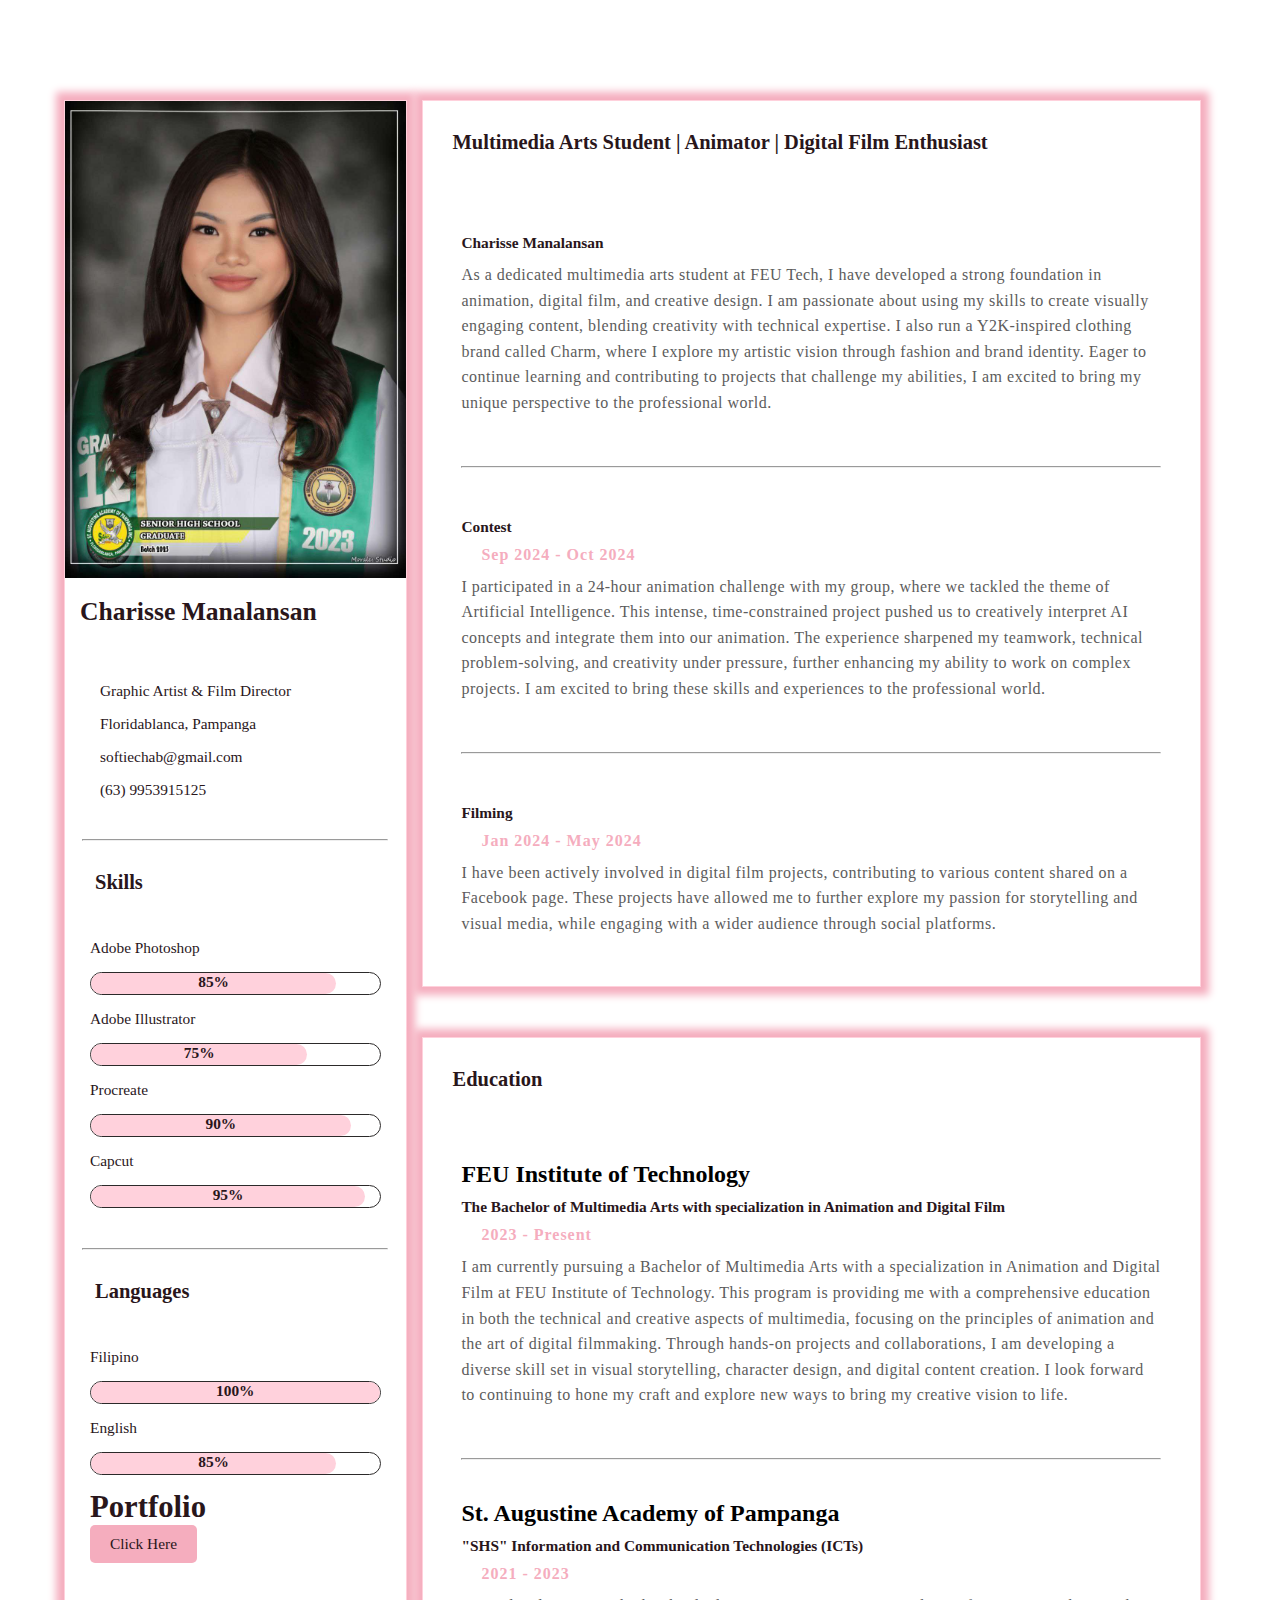
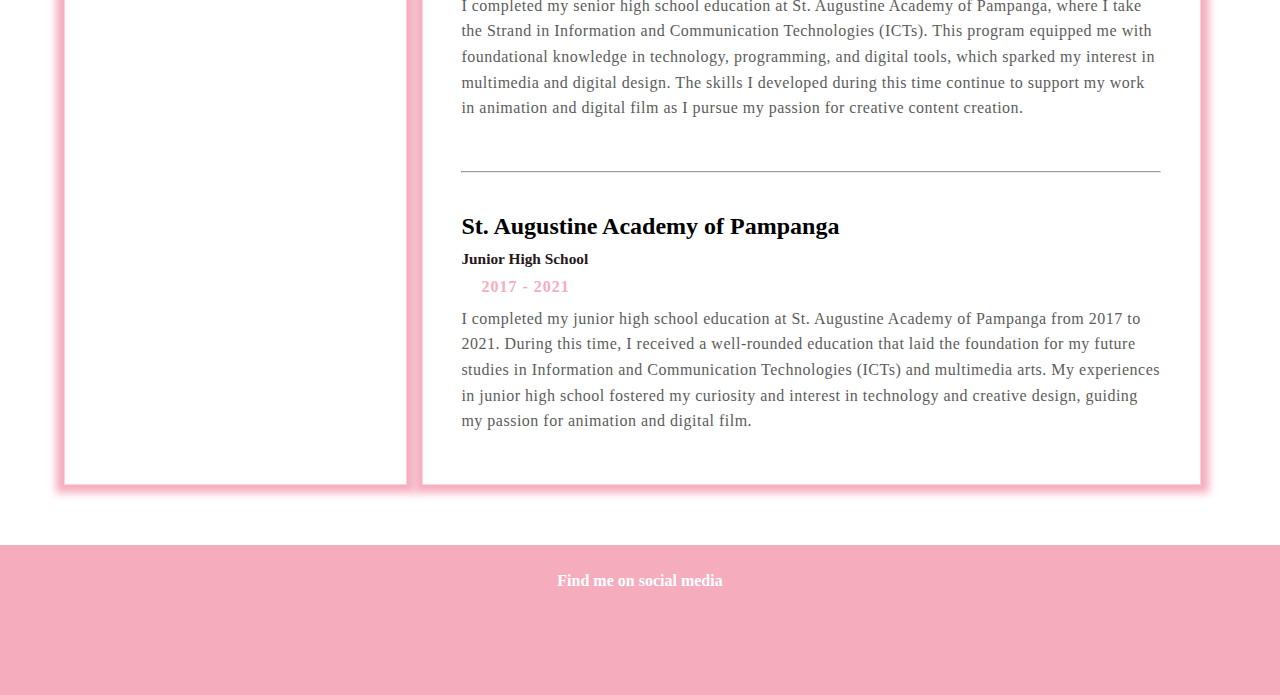
==== index.html @ 3d08e00c "update" ====
<!DOCTYPE html>
<html>
<head>
	<title>Resume</title>
	<link rel="stylesheet" type="text/css" href="css/style.css">
 	 <link rel="stylesheet" href="https://pro.fontawesome.com/releases/v5.10.0/css/all.css" integrity="sha384-AYmEC3Yw5cVb3ZcuHtOA93w35dYTsvhLPVnYs9eStHfGJvOvKxVfELGroGkvsg+p" crossorigin="anonymous"/>
</head>
<body>

	<div class="container">
		<aside>
			<img class="personal-img" src="assets/img/grad pic.jpg">
			<h2 class="person-name"> Charisse Manalansan</h2>
			<ul class="personal-details">
				<li> <i class="fas fa-user-tie"></i> Graphic Artist & Film Director</li>
				<li> <i class="fas fa-globe-asia"></i> Floridablanca, Pampanga</li>
				<li> <i class="fas fa-inbox"></i> softiechab@gmail.com</li>
				<li> <i class="fas fa-phone"></i> (63) 9953915125</li>
			</ul>

			<hr>
			<h2 class="head-section"><i class="fas fa-gem"></i> Skills </h2>
			<ul class="details-list">
				<li>
					Adobe Photoshop
					<div class="progress-back">
						<div class="progress p-85"><h4 class="progress-text">85%</h4> </div>
					</div>
				</li>
				<li>
					Adobe Illustrator
					<div class="progress-back">
						<div class="progress p-75"><h4 class="progress-text">75%</h4> </div>
					</div>
				</li>
				<li>
					Procreate
					<div class="progress-back">
						<div class="progress p-90"><h4 class="progress-text">90%</h4> </div>
					</div>
				</li>
				<li>
					Capcut
					<div class="progress-back">
						<div class="progress p-95"><h4 class="progress-text">95%</h4> </div>
					</div>
				</li>

                
			</ul>
			<hr>
			<h2 class="head-section"><i class="fas fa-language"></i> Languages </h2>
			<ul class="details-list">
				<li>
				Filipino
				<div class="progress-back">
					<div class="progress p-100"><h4 class="progress-text">100%</h4> </div>
				</div>
				</li>
				<li>
				English
				<div class="progress-back">
					<div class="progress p-85"><h4 class="progress-text">85%</h4> </div>
				</div>
				</li>

                <head>
                    <ul class="Portfolio">
                    <meta charset="UTF-8">
                    <meta name="viewport" content="width=device-width, initial-scale=1.0">
                    <title>Portfolio</title>
                    <link rel="stylesheet" href="pages/page1/page1.html">
                </ul>
                </head>
                <body>
                    <h1>Portfolio</h1>
                    <a href="pages/page1/page1.html" class="button">Click Here</a> <another-pagea></another-pagea>
                </body>
			</ul>
		</aside>

		<main>
			<section id="first-section">
				<h2 class="head-section"><i class="fas fa-briefcase"></i> Multimedia Arts Student | Animator | Digital Film Enthusiast </h2>
				<div class="data-details">
					<h3>Charisse Manalansan</h3>
					<p>As a dedicated multimedia arts student at FEU Tech, I have developed a strong foundation in animation, digital film, and creative design. I am passionate about using my skills to create visually engaging content, blending creativity with technical expertise. I also run a Y2K-inspired clothing brand called Charm, where I explore my artistic vision through fashion and brand identity. Eager to continue learning and contributing to projects that challenge my abilities, I am excited to bring my unique perspective to the professional world.</p>
				</div>
				<hr>
				<div class="data-details">
					<h3>Contest</h3>
					<span><i class="fas fa-calendar-alt"></i> Sep 2024 - <span> Oct 2024</span></span>
					<p>I participated in a 24-hour animation challenge with my group, where we tackled the theme of Artificial Intelligence. This intense, time-constrained project pushed us to creatively interpret AI concepts and integrate them into our animation. The experience sharpened my teamwork, technical problem-solving, and creativity under pressure, further enhancing my ability to work on complex projects. I am excited to bring these skills and experiences to the professional world.</p>
				</div>
				<hr>
				<div class="data-details">
					<h3>Filming</h3>
					<span><i class="fas fa-calendar-alt"></i> Jan 2024 - <span>May 2024</span></span>
					<p>I have been actively involved in digital film projects, contributing to various content shared on a Facebook page. These projects have allowed me to further explore my passion for storytelling and visual media, while engaging with a wider audience through social platforms.</p>
				</div>
			</section>

			<section>
				<h2 class="head-section"><i class="fas fa-user-graduate"></i> Education </h2>
				<div class="data-details">
                    <h2> FEU Institute of Technology</h2>
					<h3>The Bachelor of Multimedia Arts with specialization in Animation and Digital Film</h3>
					<span><i class="fas fa-calendar-alt"></i> 2023 - <span>Present</span></span>
					<p>I am currently pursuing a Bachelor of Multimedia Arts with a specialization in Animation and Digital Film at FEU Institute of Technology. This program is providing me with a comprehensive education in both the technical and creative aspects of multimedia, focusing on the principles of animation and the art of digital filmmaking. Through hands-on projects and collaborations, I am developing a diverse skill set in visual storytelling, character design, and digital content creation. I look forward to continuing to hone my craft and explore new ways to bring my creative vision to life.</p>
				</div>
				<hr>
				<div class="data-details">
                    <h2> St. Augustine Academy of Pampanga</h2>
					<h3>"SHS" Information and Communication Technologies (ICTs)</h3>
					<span><i class="fas fa-calendar-alt"></i> 2021 - <span>2023 </span></span>
					<p>I completed my senior high school education at St. Augustine Academy of Pampanga, where I take the Strand in Information and Communication Technologies (ICTs). This program equipped me with foundational knowledge in technology, programming, and digital tools, which sparked my interest in multimedia and digital design. The skills I developed during this time continue to support my work in animation and digital film as I pursue my passion for creative content creation.</p>
				</div>
				<hr>
				<div class="data-details">
                    <h2> St. Augustine Academy of Pampanga</h2>
					<h3>Junior High School</h3>
					<span><i class="fas fa-calendar-alt"></i> 2017 - <span>2021</span></span>
					<p>I completed my junior high school education at St. Augustine Academy of Pampanga from 2017 to 2021. During this time, I received a well-rounded education that laid the foundation for my future studies in Information and Communication Technologies (ICTs) and multimedia arts. My experiences in junior high school fostered my curiosity and interest in technology and creative design, guiding my passion for animation and digital film.</p>
				</div>
			</section>
		</main>
	</div>

	<footer>
		<p>Find me on social media</p>
			<a href="#"><i class="fab fa-instagram"></i></a>
			<a href="#"><i class="fab fa-twitter"></i></a>
			<a href="#"><i class="fab fa-linkedin-in"></i></a>
			<a href="#"><i class="fab fa-snapchat-ghost"></i></a>
			<a href="#"><i class="fab fa-github"></i></a>
	</footer>
</body>
</html>
---- css/style.css ----
* {
	margin:0;
	padding:0px;
	box-sizing: border-box;

}


/*sir ayaw po gumana nung assets/img */
body {
    background-image: url(https://i.pinimg.com/736x/4b/62/04/4b6204d369c8043d25419458d00dfbb9.jpg);
	padding: 50px 0px 0px 0px;
}



hr {
	margin: auto;
	width: 90%;
	color: #FFD1DC;

}

.container {

	margin: 50px auto;
	display: flex;
	justify-content: flex-start;
	width: 90%;


}

aside, main section {
	background-color: #ffffff;
	border: 1px solid #ffd1dc;
	box-shadow: 0px 0px 8px 8px #f5adbe;
	flex: 3;
	margin-right: 15px;

}

main {
	flex: 7;
}

main #first-section {
	margin-bottom: 50px;
}

.personal-img {
	width: 100%;
  	height: auto;
}

.person-name {
	color: #29161b ;
	font-size: 2vw;
	margin: 15px;

}

.personal-details, .details-list {
	font-size: 1.2vw;
	padding: 25px;
	list-style: none;
	color:#29161b
}

.details-list {
	padding-top: 0px;
}

.personal-details li{
	margin: 15px 0px;
}

.personal-details li i {
	margin-right: 10px;

}

.details-list li {
	margin: 15px 0px;
}

.portfolio-list {
    margin: 15px 0px;
}

.head-section {
	color: #29161b;
	padding: 30px;
	margin: 0px;
	font-size: 1.6vw;
}

.head-section i{
	color: #29161b;
}

.progress-back {
	border: 1px solid rgb(44, 42, 42);
	border-radius: 15px;
	height: 1.5em;
	margin-top: 15px;
	text-align: justify;
}

.progress-text {
	color: #29161b;
	text-align: center;
}


.progress {
	height: 100%;
	border-radius: 15px;
	background-color: #ffd1dc;
}

.p-100 {width: 100%;}
.p-95 {width: 95%;}
.p-90 {width: 90%;}
.p-85 {width: 85%;}
.p-75 {width: 75%;}
.p-30 {width: 30%;}


.data-details {
	width: 90%;
	margin: auto;
	padding: 40px 0px;
}

.data-details h3{
	font-size: 1.2vw;
	color: #29161b;
	margin: 10px 0px;
}

.data-details > span{
	color: #f5adbe;
	margin: 15px 0px;
	letter-spacing: 1px;
	font-weight: bold;
}

.button {
    display: inline-block;
    padding: 10px 20px;
    color: #29161b;;
    background-color: #f5adbe;
    text-decoration: none;
    border-radius: 5px;
}

.button:hover {
    background-color: #f5adbe;
}


.green-span {
	background-color:#f5adbe;
	padding: 5px;
	border-radius: 5px;
	font-weight: normal;
	color: #29161b;
}

.fa-calendar-alt {
	margin: 0px 10px;
}

.data-details p {
	color: #5c5c5c;
	margin: 10px 0px;
	letter-spacing: .5px;
	line-height: 1.6;
}

footer {
	margin-top: 60px;
	width: 100%;
	height: 150px;
	background-color: #f5adbe;
	text-align: center;
	padding: 20px 0px;
	color: white;
	font-weight: bold;
	line-height: 2;
}

footer a {
	color: white;
	text-decoration: none;
	font-size: 1.2vw;
}

body {
    background-image: url(https://i.pinimg.com/736x/4b/62/04/4b6204d369c8043d25419458d00dfbb9.jpg);
	padding: 50px 0px 0px 0px;
}

aside, main section {
	background-color: #ffffff;
	border: 1px solid #ffd1dc;
	box-shadow: 0px 0px 8px 8px #f5adbe;
	flex: 3;
	margin-right: 15px;

}
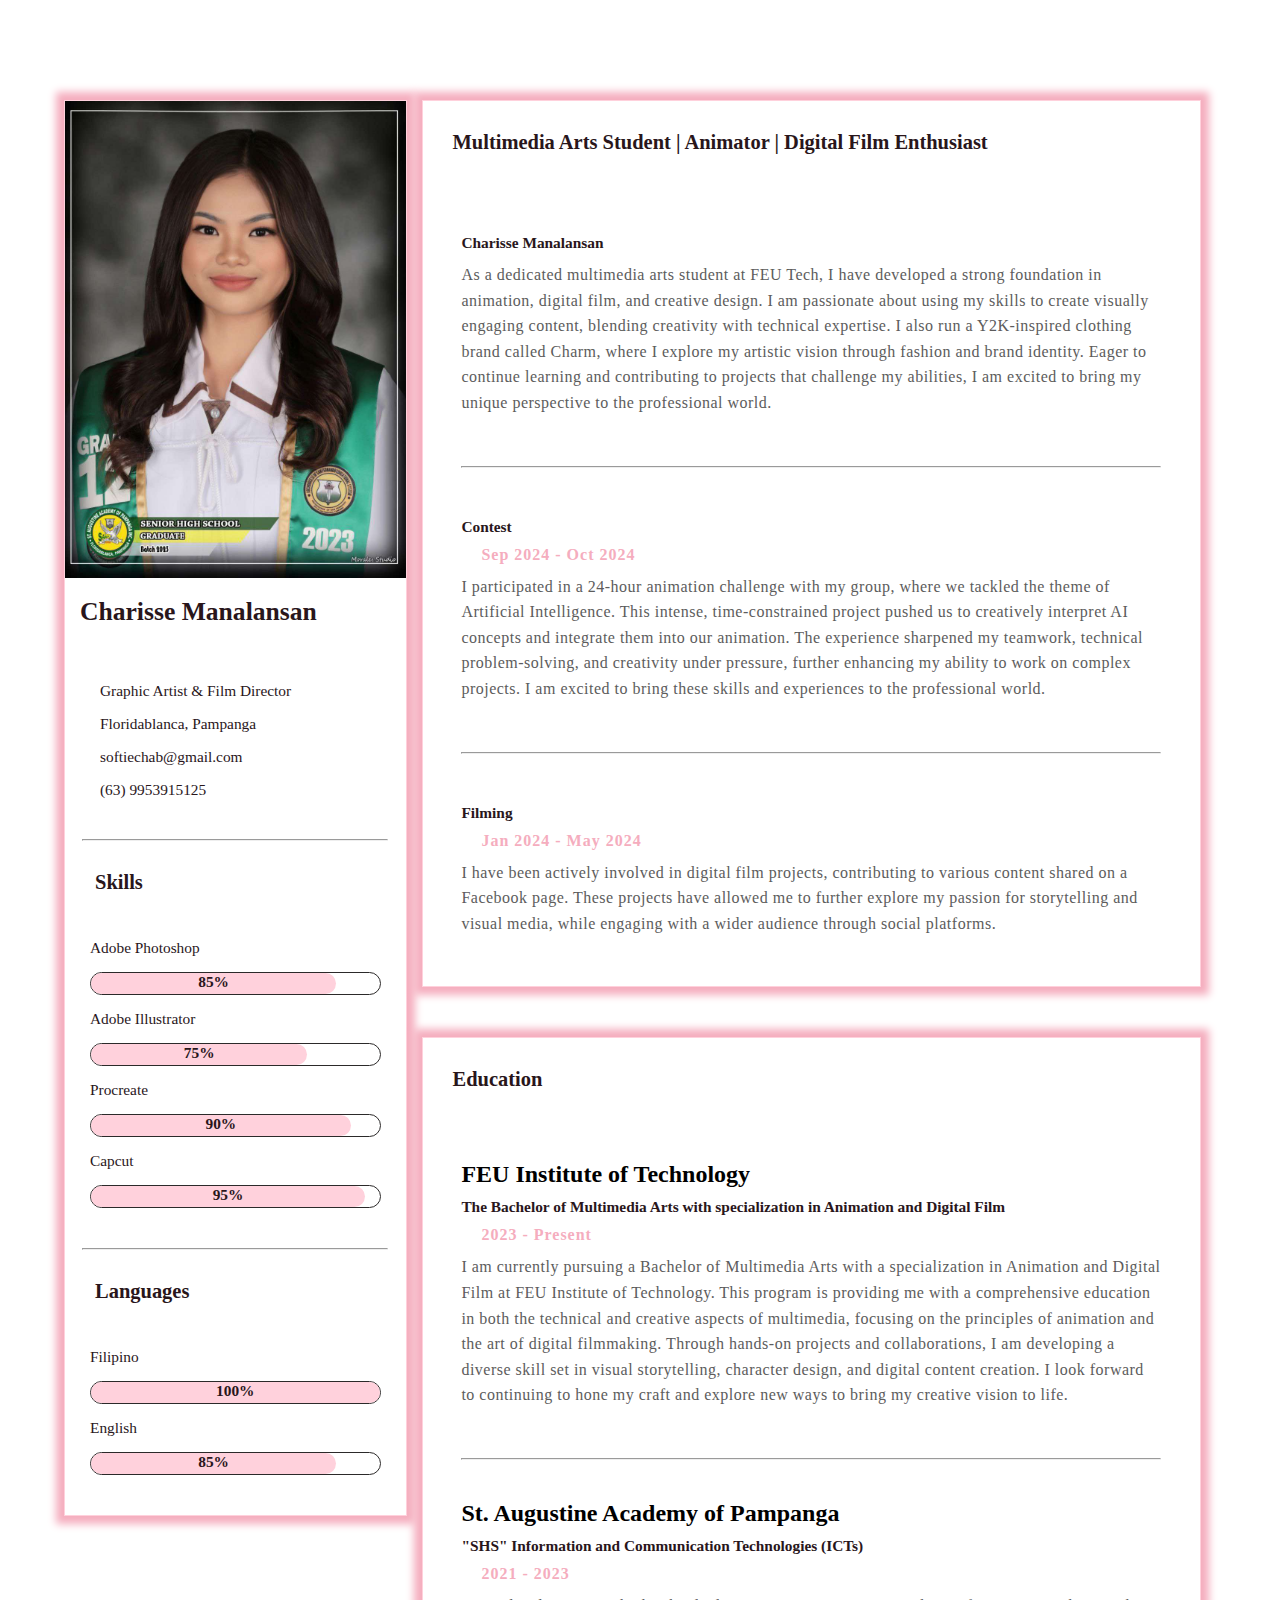
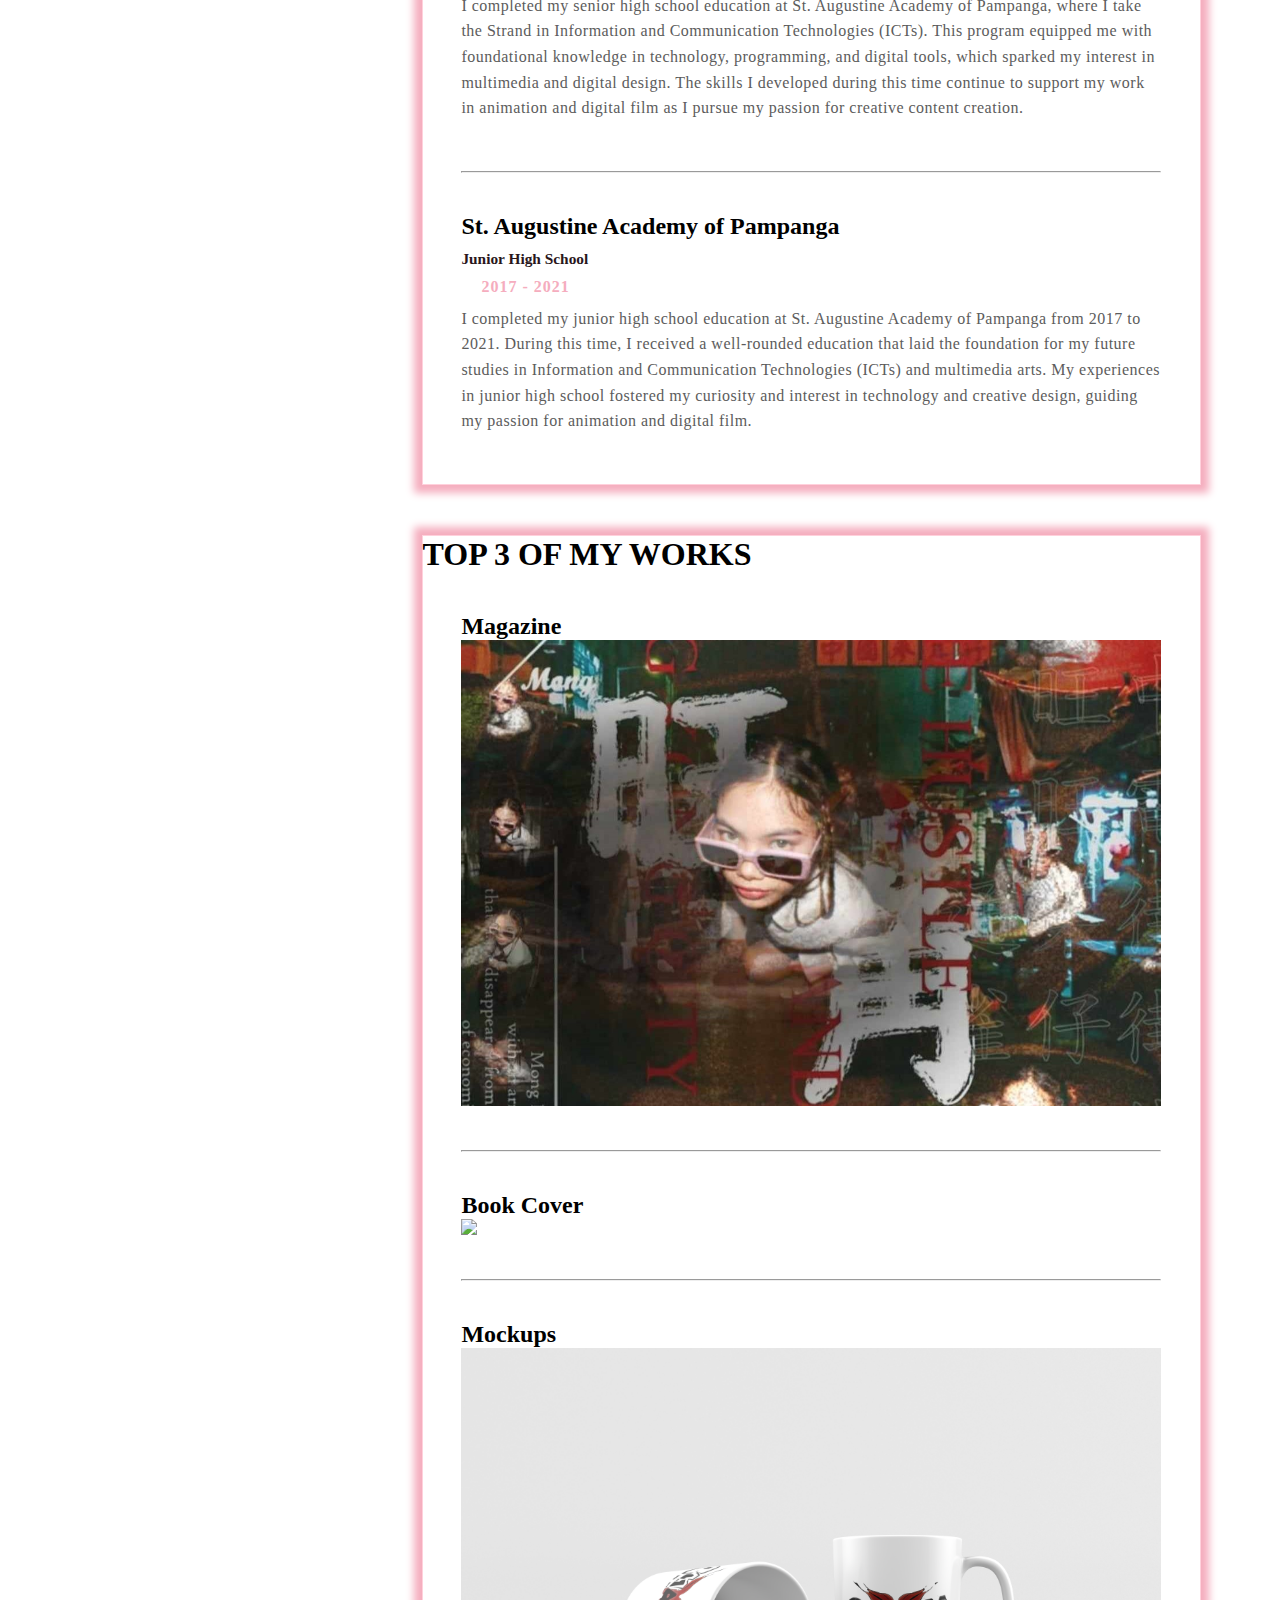
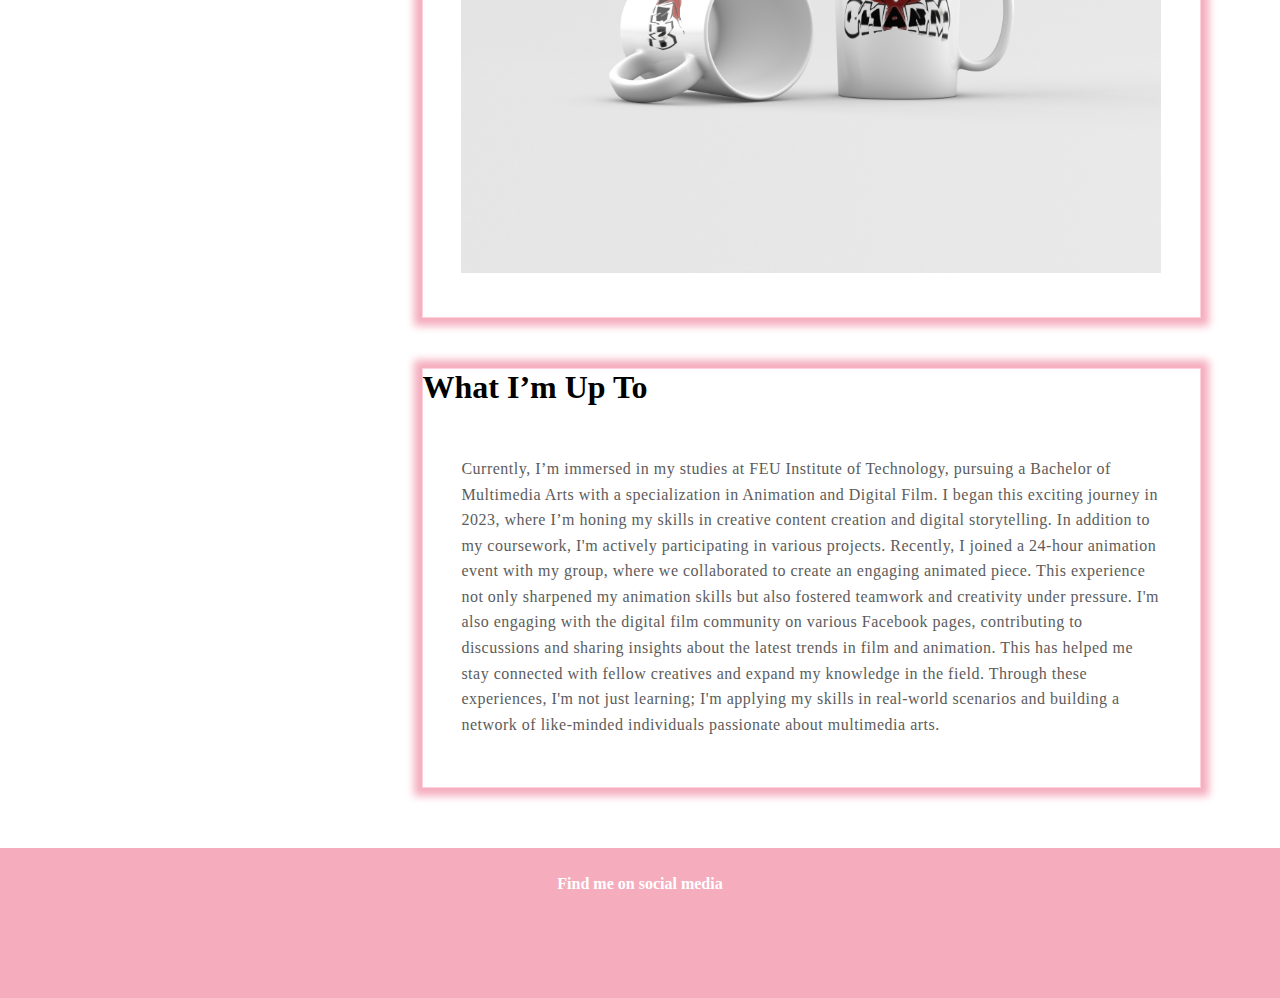
==== commit 08566660: "update" ====
--- a/index.html
+++ b/index.html
@@ -46,7 +46,7 @@
 					</div>
 				</li>
 
-                
+
 			</ul>
 			<hr>
 			<h2 class="head-section"><i class="fas fa-language"></i> Languages </h2>
@@ -64,23 +64,14 @@
 				</div>
 				</li>
 
-                <head>
-                    <ul class="Portfolio">
-                    <meta charset="UTF-8">
-                    <meta name="viewport" content="width=device-width, initial-scale=1.0">
-                    <title>Portfolio</title>
-                    <link rel="stylesheet" href="pages/page1/page1.html">
-                </ul>
-                </head>
-                <body>
-                    <h1>Portfolio</h1>
-                    <a href="pages/page1/page1.html" class="button">Click Here</a> <another-pagea></another-pagea>
-                </body>
+
+
 			</ul>
+
 		</aside>
 
 		<main>
-			<section id="first-section">
+			<section id="second-section">
 				<h2 class="head-section"><i class="fas fa-briefcase"></i> Multimedia Arts Student | Animator | Digital Film Enthusiast </h2>
 				<div class="data-details">
 					<h3>Charisse Manalansan</h3>
@@ -122,8 +113,44 @@
 					<span><i class="fas fa-calendar-alt"></i> 2017 - <span>2021</span></span>
 					<p>I completed my junior high school education at St. Augustine Academy of Pampanga from 2017 to 2021. During this time, I received a well-rounded education that laid the foundation for my future studies in Information and Communication Technologies (ICTs) and multimedia arts. My experiences in junior high school fostered my curiosity and interest in technology and creative design, guiding my passion for animation and digital film.</p>
 				</div>
+
 			</section>
+
+			<main>
+				<section id="third-section">
+					<h1></i>TOP 3 OF MY WORKS</h1>
+					<div class="data-details">
+						<h2>Magazine</h2>
+						<img class="personal-img" src="assets/img/magazine.jpg">
+
+					</div>
+					<hr>
+					<div class="data-details">
+						<h2>Book Cover</h2>
+						<img class="personal-img" src="assets/img/book cover png.png">
+
+
+					</div>
+					<hr>
+					<div class="data-details">
+						<h2>Mockups</h2>
+						<img class="personal-img" src="assets/img/mug.png">
+
+
+					</div>
+				</section>
+
+				<section>
+					<h1></i> What I’m Up To </h1>
+					<div class="data-details">
+						<p>Currently, I’m immersed in my studies at FEU Institute of Technology, pursuing a Bachelor of Multimedia Arts with a specialization in Animation and Digital Film. I began this exciting journey in 2023, where I’m honing my skills in creative content creation and digital storytelling. In addition to my coursework, I'm actively participating in various projects. Recently, I joined a 24-hour animation event with my group, where we collaborated to create an engaging animated piece. This experience not only sharpened my animation skills but also fostered teamwork and creativity under pressure. I'm also engaging with the digital film community on various Facebook pages, contributing to discussions and sharing insights about the latest trends in film and animation. This has helped me stay connected with fellow creatives and expand my knowledge in the field. Through these experiences, I'm not just learning; I'm applying my skills in real-world scenarios and building a network of like-minded individuals passionate about multimedia arts.</p>
+					</div>
+
+
+				</section>
 		</main>
+
+
 	</div>
 
 	<footer>
--- a/css/style.css
+++ b/css/style.css
@@ -37,6 +37,7 @@
 	box-shadow: 0px 0px 8px 8px #f5adbe;
 	flex: 3;
 	margin-right: 15px;
+	margin-bottom: auto;
 
 }
 
@@ -45,9 +46,21 @@
 }
 
 main #first-section {
+	margin-bottom: auto;
+}
+
+main #second-section {
 	margin-bottom: 50px;
 }
 
+main #third-section {
+	margin-top: 50px;
+	align-items: center;
+	margin-left: auto;
+	margin-bottom: 50px;
+	width: auto;
+
+}
 .personal-img {
 	width: 100%;
   	height: auto;
@@ -146,19 +159,6 @@
 	font-weight: bold;
 }
 
-.button {
-    display: inline-block;
-    padding: 10px 20px;
-    color: #29161b;;
-    background-color: #f5adbe;
-    text-decoration: none;
-    border-radius: 5px;
-}
-
-.button:hover {
-    background-color: #f5adbe;
-}
-
 
 .green-span {
 	background-color:#f5adbe;
@@ -195,18 +195,5 @@
 	color: white;
 	text-decoration: none;
 	font-size: 1.2vw;
-}
-
-body {
-    background-image: url(https://i.pinimg.com/736x/4b/62/04/4b6204d369c8043d25419458d00dfbb9.jpg);
-	padding: 50px 0px 0px 0px;
-}
-
-aside, main section {
-	background-color: #ffffff;
-	border: 1px solid #ffd1dc;
-	box-shadow: 0px 0px 8px 8px #f5adbe;
-	flex: 3;
-	margin-right: 15px;
 
 }